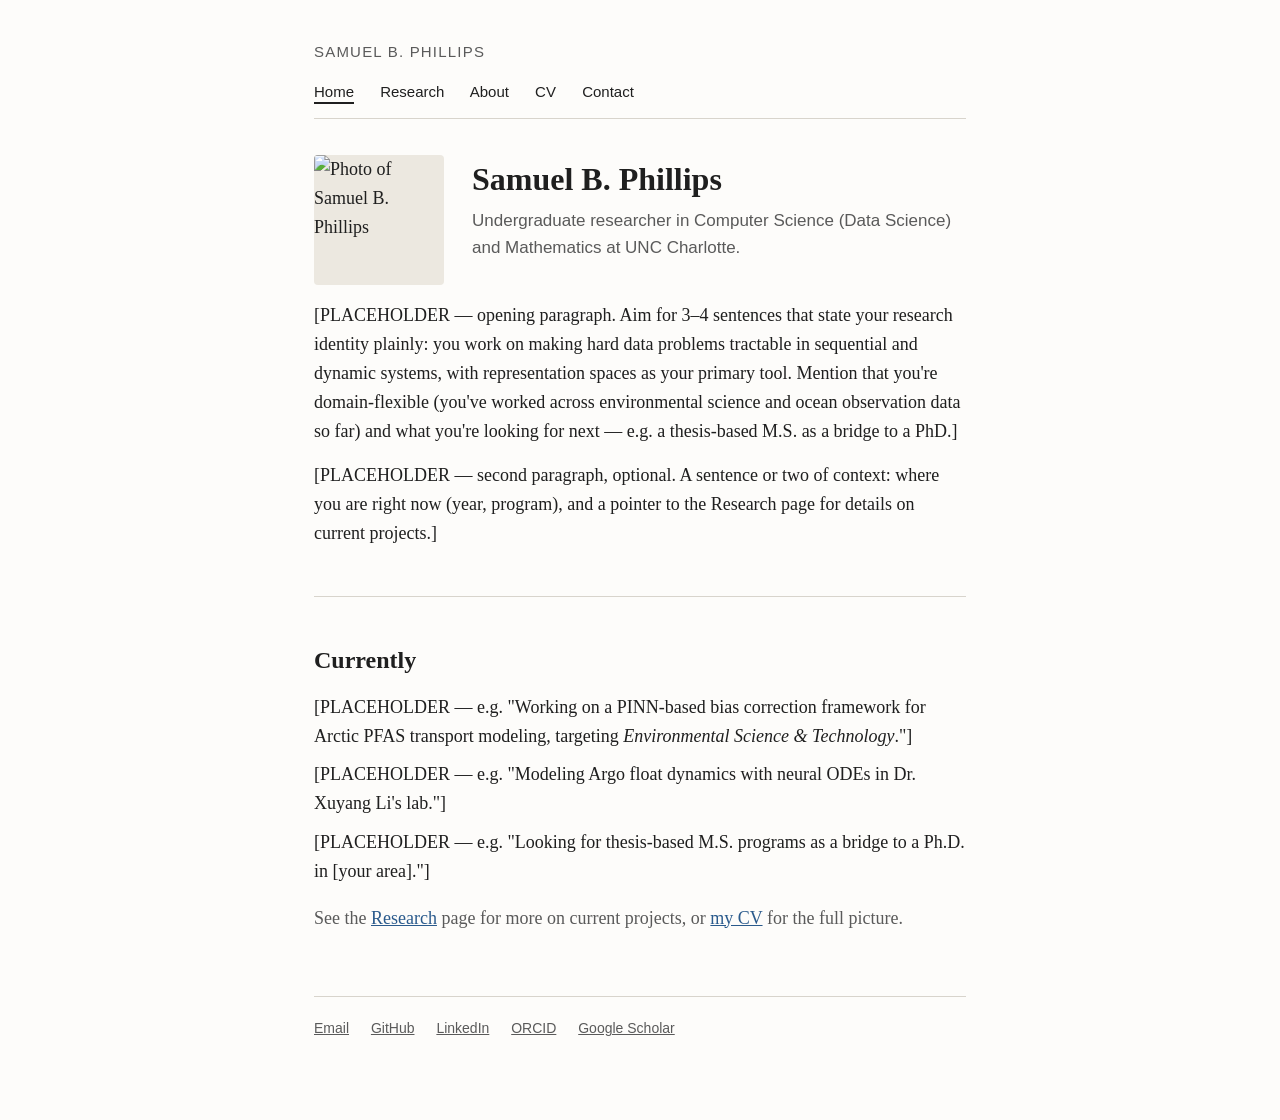
==== index.html @ 0bec6685 "added about, contact, cv, index, research tabs; scafold of the website designs, all files are placeh" ====
<!DOCTYPE html>
<html lang="en">
<head>
  <meta charset="utf-8">
  <meta name="viewport" content="width=device-width, initial-scale=1">
  <title>Samuel B. Phillips</title>
  <meta name="description" content="Samuel B. Phillips — undergraduate researcher in data science and mathematics.">
  <link rel="stylesheet" href="assets/style.css">
</head>
<body>
  <div class="wrap">
    <header class="site-header">
      <p class="site-title"><a href="index.html">Samuel B. Phillips</a></p>
      <nav class="site-nav">
        <a href="index.html" class="current">Home</a>
        <a href="research.html">Research</a>
        <a href="about.html">About</a>
        <a href="cv.html">CV</a>
        <a href="contact.html">Contact</a>
      </nav>
    </header>

    <main>
      <div class="intro">
        <img class="intro-photo" src="assets/photo.jpg" alt="Photo of Samuel B. Phillips">
        <div class="intro-text">
          <h1>Samuel B. Phillips</h1>
          <p class="tagline">
            Undergraduate researcher in Computer Science (Data Science) and Mathematics
            at UNC Charlotte.
          </p>
        </div>
      </div>

      <p>
        [PLACEHOLDER — opening paragraph. Aim for 3–4 sentences that state your research
        identity plainly: you work on making hard data problems tractable in sequential
        and dynamic systems, with representation spaces as your primary tool. Mention that
        you're domain-flexible (you've worked across environmental science and ocean
        observation data so far) and what you're looking for next — e.g. a thesis-based
        M.S. as a bridge to a PhD.]
      </p>

      <p>
        [PLACEHOLDER — second paragraph, optional. A sentence or two of context: where
        you are right now (year, program), and a pointer to the Research page for details
        on current projects.]
      </p>

      <hr class="divider">

      <h2>Currently</h2>
      <ul class="plain">
        <li>[PLACEHOLDER — e.g. "Working on a PINN-based bias correction framework for
          Arctic PFAS transport modeling, targeting <em>Environmental Science &amp;
          Technology</em>."]</li>
        <li>[PLACEHOLDER — e.g. "Modeling Argo float dynamics with neural ODEs in
          Dr. Xuyang Li's lab."]</li>
        <li>[PLACEHOLDER — e.g. "Looking for thesis-based M.S. programs as a bridge to a
          Ph.D. in [your area]."]</li>
      </ul>

      <p class="muted">
        See the <a href="research.html">Research</a> page for more on current projects,
        or <a href="cv.html">my CV</a> for the full picture.
      </p>
    </main>

    <footer>
      <a href="mailto:YOUR_EMAIL@example.com">Email</a>
      <a href="https://github.com/SamuelPhillips-ML" target="_blank" rel="noopener">GitHub</a>
      <a href="https://www.linkedin.com/in/YOUR_LINKEDIN" target="_blank" rel="noopener">LinkedIn</a>
      <a href="https://orcid.org/YOUR_ORCID" target="_blank" rel="noopener">ORCID</a>
      <a href="https://scholar.google.com/citations?user=YOUR_ID" target="_blank" rel="noopener">Google Scholar</a>
    </footer>
  </div>
</body>
</html>
---- assets/style.css ----
/* ============================================
   Samuel B. Phillips — academic site
   Plain, text-first styling. No frameworks.
   ============================================ */

:root {
  --text: #1f1f1f;
  --muted: #5a5a5a;
  --link: #2a5a8c;
  --link-visited: #5a3f7c;
  --rule: #d8d4cc;
  --bg: #fdfcfa;
  --max-width: 700px;
  --serif: "Iowan Old Style", "Palatino Linotype", Palatino, Georgia, "Times New Roman", serif;
  --sans: -apple-system, "Segoe UI", Helvetica, Arial, sans-serif;
}

* {
  box-sizing: border-box;
}

html {
  -webkit-text-size-adjust: 100%;
}

body {
  margin: 0;
  padding: 0;
  background: var(--bg);
  color: var(--text);
  font-family: var(--serif);
  font-size: 18px;
  line-height: 1.6;
}

.wrap {
  max-width: var(--max-width);
  margin: 0 auto;
  padding: 0 24px 80px;
}

/* ---------- Header / nav ---------- */

header.site-header {
  padding: 40px 0 0;
}

.site-title {
  font-family: var(--sans);
  font-size: 15px;
  letter-spacing: 0.08em;
  text-transform: uppercase;
  color: var(--muted);
  margin: 0 0 16px;
}

.site-title a {
  color: var(--muted);
  text-decoration: none;
}

nav.site-nav {
  font-family: var(--sans);
  font-size: 15px;
  border-bottom: 1px solid var(--rule);
  padding-bottom: 14px;
  margin-bottom: 36px;
}

nav.site-nav a {
  color: var(--text);
  text-decoration: none;
  margin-right: 22px;
}

nav.site-nav a:hover {
  color: var(--link);
}

nav.site-nav a.current {
  border-bottom: 2px solid var(--text);
  padding-bottom: 2px;
}

/* ---------- Typography ---------- */

h1, h2, h3 {
  font-family: var(--serif);
  font-weight: 600;
  line-height: 1.25;
}

h1 {
  font-size: 32px;
  margin: 0 0 8px;
}

h2 {
  font-size: 24px;
  margin: 48px 0 12px;
}

h3 {
  font-size: 19px;
  margin: 28px 0 6px;
}

p {
  margin: 0 0 16px;
}

a {
  color: var(--link);
}

a:visited {
  color: var(--link-visited);
}

.muted {
  color: var(--muted);
}

.tagline {
  font-family: var(--sans);
  font-size: 17px;
  color: var(--muted);
  margin: 0 0 32px;
}

hr.divider {
  border: none;
  border-top: 1px solid var(--rule);
  margin: 48px 0;
}

/* ---------- Home page intro layout ---------- */

.intro {
  display: flex;
  gap: 28px;
  align-items: flex-start;
  margin-bottom: 8px;
}

.intro-photo {
  width: 130px;
  height: 130px;
  border-radius: 4px;
  object-fit: cover;
  flex-shrink: 0;
  background: #ece8e0;
}

.intro-text h1 {
  margin-top: 4px;
}

@media (max-width: 540px) {
  .intro {
    flex-direction: column;
  }
  .intro-photo {
    width: 100px;
    height: 100px;
  }
}

/* ---------- Project / entry blocks ---------- */

.entry {
  margin-bottom: 36px;
}

.entry h3 {
  margin-bottom: 4px;
}

.entry .meta {
  font-family: var(--sans);
  font-size: 14px;
  color: var(--muted);
  margin-bottom: 8px;
}

.entry .status {
  display: inline-block;
  font-family: var(--sans);
  font-size: 12px;
  letter-spacing: 0.04em;
  text-transform: uppercase;
  color: var(--muted);
  border: 1px solid var(--rule);
  border-radius: 3px;
  padding: 2px 8px;
  margin-top: 4px;
}

.entry .links {
  font-family: var(--sans);
  font-size: 14px;
  margin-top: 8px;
}

.entry .links a {
  margin-right: 16px;
}

/* ---------- Lists ---------- */

ul.plain {
  padding-left: 0;
  list-style: none;
}

ul.plain li {
  margin-bottom: 10px;
}

/* ---------- Footer ---------- */

footer {
  margin-top: 64px;
  padding-top: 20px;
  border-top: 1px solid var(--rule);
  font-family: var(--sans);
  font-size: 14px;
  color: var(--muted);
}

footer a {
  color: var(--muted);
  margin-right: 18px;
}

footer a:hover {
  color: var(--link);
}

/* ---------- Accessibility ---------- */

a:focus,
nav.site-nav a:focus {
  outline: 2px solid var(--link);
  outline-offset: 2px;
}

@media (prefers-reduced-motion: reduce) {
  * {
    transition: none !important;
  }
}
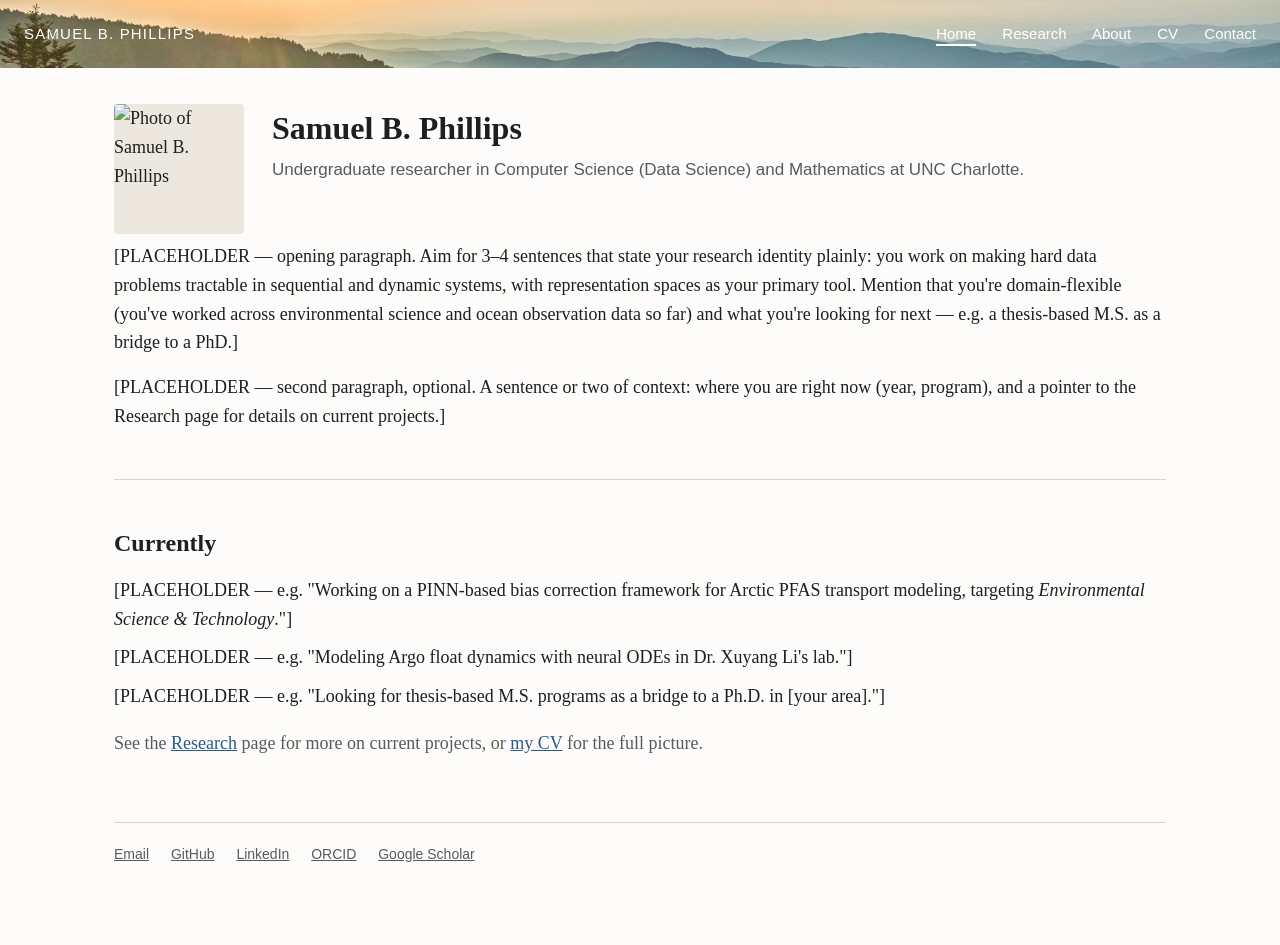
==== commit af9ca4a7: "fixed width, and added a navbar background image of Linville" ====
--- a/index.html
+++ b/index.html
@@ -8,18 +8,18 @@
   <link rel="stylesheet" href="assets/style.css">
 </head>
 <body>
+  <header class="site-banner">
+    <p class="site-title"><a href="index.html">Samuel B. Phillips</a></p>
+    <nav class="site-nav">
+      <a href="index.html" class="current">Home</a>
+      <a href="research.html">Research</a>
+      <a href="about.html">About</a>
+      <a href="cv.html">CV</a>
+      <a href="contact.html">Contact</a>
+    </nav>
+  </header>
+
   <div class="wrap">
-    <header class="site-header">
-      <p class="site-title"><a href="index.html">Samuel B. Phillips</a></p>
-      <nav class="site-nav">
-        <a href="index.html" class="current">Home</a>
-        <a href="research.html">Research</a>
-        <a href="about.html">About</a>
-        <a href="cv.html">CV</a>
-        <a href="contact.html">Contact</a>
-      </nav>
-    </header>
-
     <main>
       <div class="intro">
         <img class="intro-photo" src="assets/photo.jpg" alt="Photo of Samuel B. Phillips">
@@ -68,7 +68,7 @@
 
     <footer>
       <a href="mailto:YOUR_EMAIL@example.com">Email</a>
-      <a href="https://github.com/SamuelPhillips-ML" target="_blank" rel="noopener">GitHub</a>
+      <a href="https://github.com/samphillips-ml" target="_blank" rel="noopener">GitHub</a>
       <a href="https://www.linkedin.com/in/YOUR_LINKEDIN" target="_blank" rel="noopener">LinkedIn</a>
       <a href="https://orcid.org/YOUR_ORCID" target="_blank" rel="noopener">ORCID</a>
       <a href="https://scholar.google.com/citations?user=YOUR_ID" target="_blank" rel="noopener">Google Scholar</a>
--- a/assets/style.css
+++ b/assets/style.css
@@ -10,7 +10,7 @@
   --link-visited: #5a3f7c;
   --rule: #d8d4cc;
   --bg: #fdfcfa;
-  --max-width: 700px;
+  --max-width: 1100px;
   --serif: "Iowan Old Style", "Palatino Linotype", Palatino, Georgia, "Times New Roman", serif;
   --sans: -apple-system, "Segoe UI", Helvetica, Arial, sans-serif;
 }
@@ -39,10 +39,19 @@
   padding: 0 24px 80px;
 }
 
-/* ---------- Header / nav ---------- */
-
-header.site-header {
-  padding: 40px 0 0;
+/* ---------- Header / nav banner ---------- */
+
+.site-banner {
+  display: flex;
+  flex-wrap: wrap;
+  justify-content: space-between;
+  align-items: center;
+  gap: 12px;
+  padding: 22px 24px;
+  margin-bottom: 36px;
+  background-image: url('navbar_background.png');
+  background-size: cover;
+  background-position: center;
 }
 
 .site-title {
@@ -50,36 +59,45 @@
   font-size: 15px;
   letter-spacing: 0.08em;
   text-transform: uppercase;
-  color: var(--muted);
-  margin: 0 0 16px;
-}
-
-.site-title a {
-  color: var(--muted);
+  color: #fff;
+  margin: 0;
+}
+
+.site-title a,
+.site-title a:visited {
+  color: #fff;
   text-decoration: none;
 }
 
 nav.site-nav {
   font-family: var(--sans);
   font-size: 15px;
-  border-bottom: 1px solid var(--rule);
-  padding-bottom: 14px;
-  margin-bottom: 36px;
 }
 
 nav.site-nav a {
-  color: var(--text);
+  color: #fff;
   text-decoration: none;
   margin-right: 22px;
 }
 
+nav.site-nav a:last-child {
+  margin-right: 0;
+}
+
 nav.site-nav a:hover {
-  color: var(--link);
+  color: #d8d4cc;
 }
 
 nav.site-nav a.current {
-  border-bottom: 2px solid var(--text);
+  border-bottom: 2px solid #fff;
   padding-bottom: 2px;
+}
+
+@media (max-width: 540px) {
+  .site-banner {
+    flex-direction: column;
+    align-items: flex-start;
+  }
 }
 
 /* ---------- Typography ---------- */
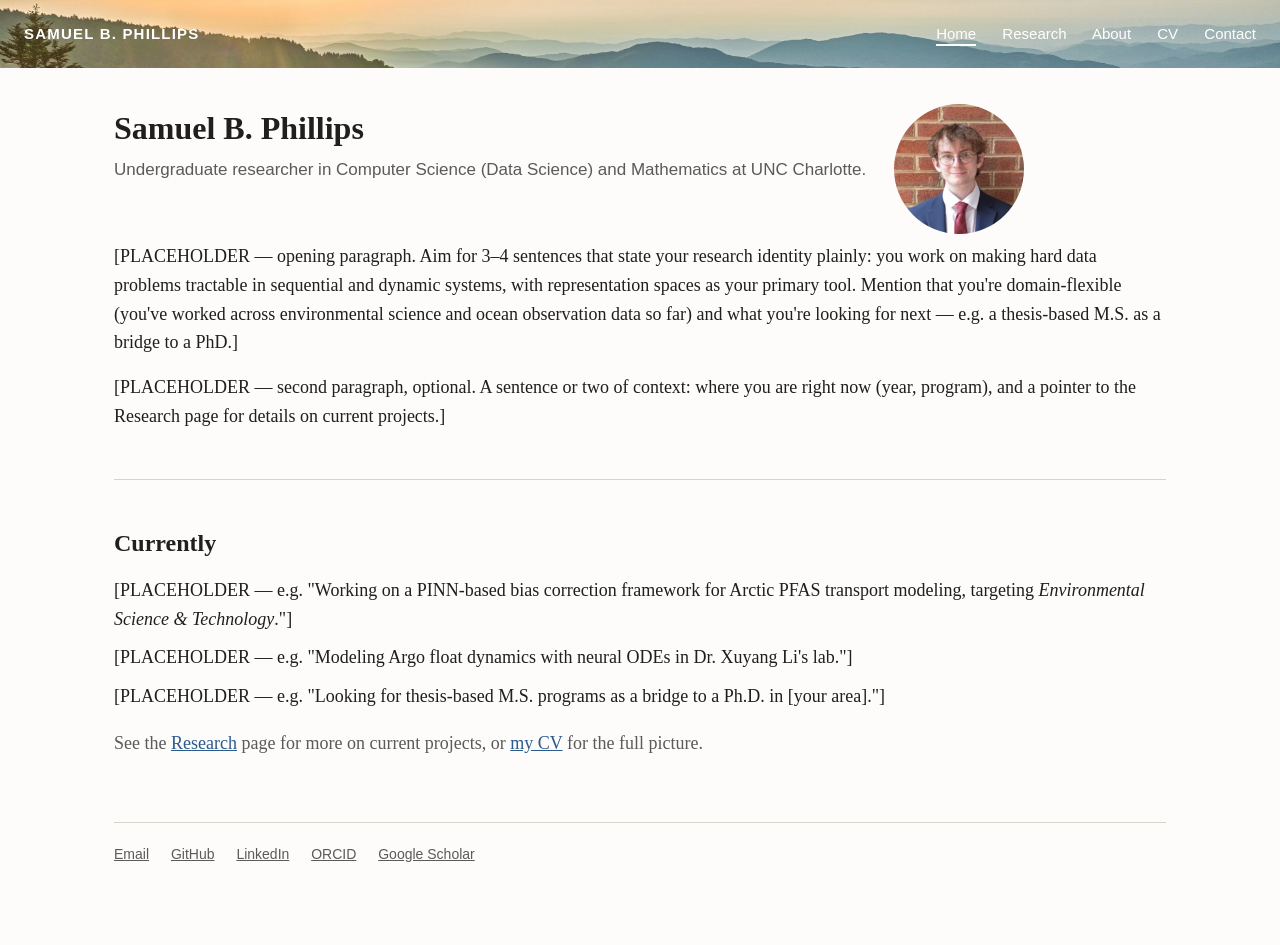
==== commit f8411c65: "fininshed v1 of the research page; next is making links to more indepth parts of those projects" ====
--- a/index.html
+++ b/index.html
@@ -3,7 +3,7 @@
 <head>
   <meta charset="utf-8">
   <meta name="viewport" content="width=device-width, initial-scale=1">
-  <title>Samuel B. Phillips</title>
+  <title>Samuel Benjamin Phillips</title>
   <meta name="description" content="Samuel B. Phillips — undergraduate researcher in data science and mathematics.">
   <link rel="stylesheet" href="assets/style.css">
 </head>
@@ -22,7 +22,6 @@
   <div class="wrap">
     <main>
       <div class="intro">
-        <img class="intro-photo" src="assets/photo.jpg" alt="Photo of Samuel B. Phillips">
         <div class="intro-text">
           <h1>Samuel B. Phillips</h1>
           <p class="tagline">
@@ -30,6 +29,7 @@
             at UNC Charlotte.
           </p>
         </div>
+        <img class="intro-photo" src="assets/index_headshot.png" alt="Photo of Samuel Benjamin Phillips">
       </div>
 
       <p>
--- a/assets/style.css
+++ b/assets/style.css
@@ -1,7 +1,3 @@
-/* ============================================
-   Samuel B. Phillips — academic site
-   Plain, text-first styling. No frameworks.
-   ============================================ */
 
 :root {
   --text: #1f1f1f;
@@ -39,7 +35,6 @@
   padding: 0 24px 80px;
 }
 
-/* ---------- Header / nav banner ---------- */
 
 .site-banner {
   display: flex;
@@ -57,6 +52,7 @@
 .site-title {
   font-family: var(--sans);
   font-size: 15px;
+  font-weight: bold;
   letter-spacing: 0.08em;
   text-transform: uppercase;
   color: #fff;
@@ -100,7 +96,6 @@
   }
 }
 
-/* ---------- Typography ---------- */
 
 h1, h2, h3 {
   font-family: var(--serif);
@@ -152,7 +147,6 @@
   margin: 48px 0;
 }
 
-/* ---------- Home page intro layout ---------- */
 
 .intro {
   display: flex;
@@ -164,7 +158,7 @@
 .intro-photo {
   width: 130px;
   height: 130px;
-  border-radius: 4px;
+  border-radius: 50%;
   object-fit: cover;
   flex-shrink: 0;
   background: #ece8e0;
@@ -184,7 +178,6 @@
   }
 }
 
-/* ---------- Project / entry blocks ---------- */
 
 .entry {
   margin-bottom: 36px;
@@ -224,7 +217,6 @@
   margin-right: 16px;
 }
 
-/* ---------- Lists ---------- */
 
 ul.plain {
   padding-left: 0;
@@ -235,7 +227,6 @@
   margin-bottom: 10px;
 }
 
-/* ---------- Footer ---------- */
 
 footer {
   margin-top: 64px;
@@ -255,7 +246,6 @@
   color: var(--link);
 }
 
-/* ---------- Accessibility ---------- */
 
 a:focus,
 nav.site-nav a:focus {
@@ -268,3 +258,22 @@
     transition: none !important;
   }
 }
+ul.phases {
+  list-style: none;
+  padding-left: 0;
+  margin: 12px 0 4px;
+}
+
+ul.phases li {
+  margin-bottom: 12px;
+  padding-left: 18px;
+  border-left: 2px solid var(--rule);
+}
+
+ul.phases li strong {
+  font-family: var(--sans);
+  font-size: 14px;
+  font-weight: 600;
+  display: block;
+  margin-bottom: 2px;
+}
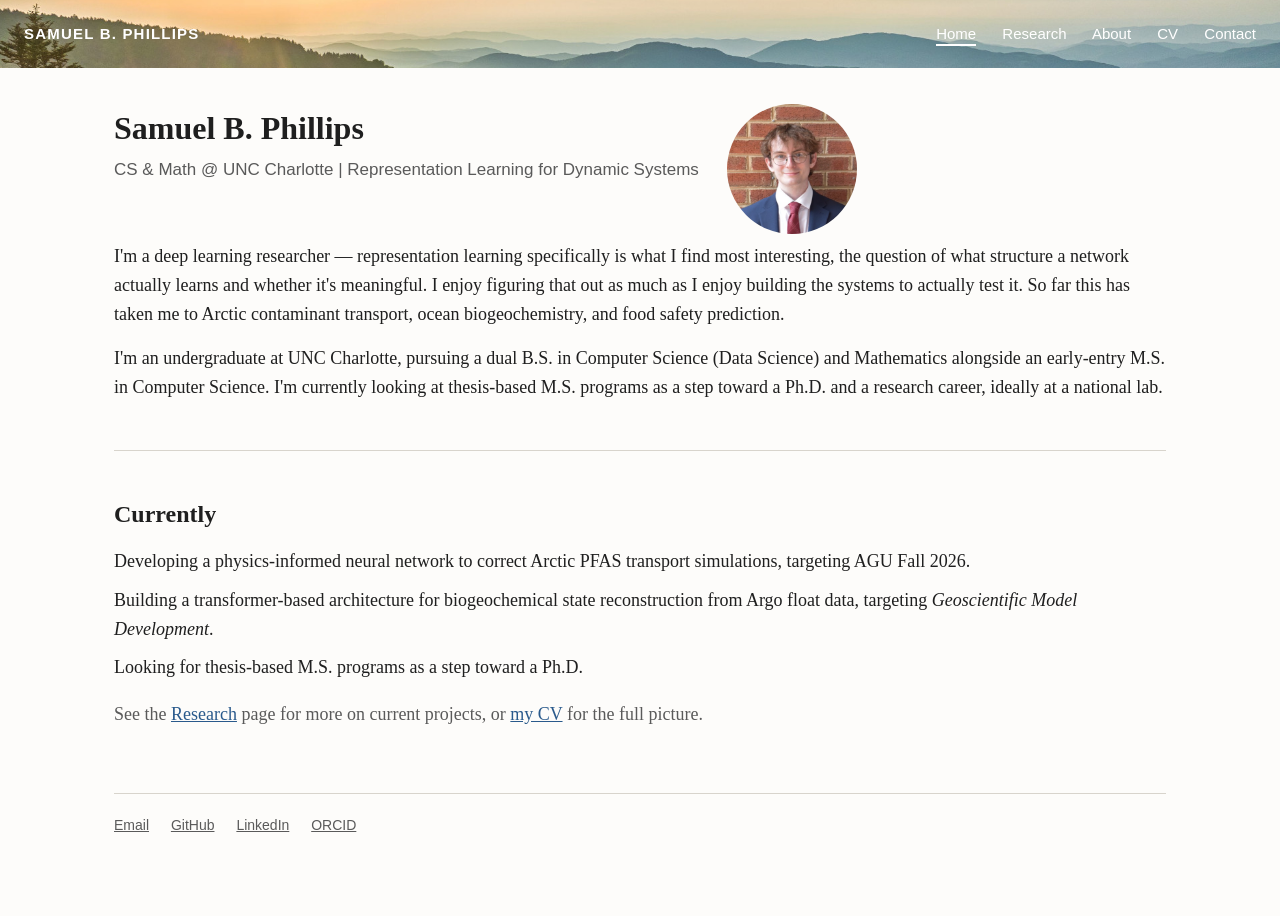
==== commit 42b28350: "replaced placeholders on homepage" ====
--- a/index.html
+++ b/index.html
@@ -1,78 +1,69 @@
 <!DOCTYPE html>
 <html lang="en">
 <head>
-  <meta charset="utf-8">
-  <meta name="viewport" content="width=device-width, initial-scale=1">
-  <title>Samuel Benjamin Phillips</title>
-  <meta name="description" content="Samuel B. Phillips — undergraduate researcher in data science and mathematics.">
-  <link rel="stylesheet" href="assets/style.css">
+<meta charset="utf-8">
+<meta name="viewport" content="width=device-width, initial-scale=1">
+<title>Samuel Benjamin Phillips</title>
+<meta name="description" content="Samuel B. Phillips — undergraduate researcher in data science and mathematics.">
+<link rel="stylesheet" href="assets/style.css">
 </head>
 <body>
-  <header class="site-banner">
-    <p class="site-title"><a href="index.html">Samuel B. Phillips</a></p>
-    <nav class="site-nav">
-      <a href="index.html" class="current">Home</a>
-      <a href="research.html">Research</a>
-      <a href="about.html">About</a>
-      <a href="cv.html">CV</a>
-      <a href="contact.html">Contact</a>
-    </nav>
-  </header>
-
-  <div class="wrap">
-    <main>
-      <div class="intro">
-        <div class="intro-text">
-          <h1>Samuel B. Phillips</h1>
-          <p class="tagline">
-            Undergraduate researcher in Computer Science (Data Science) and Mathematics
-            at UNC Charlotte.
-          </p>
-        </div>
-        <img class="intro-photo" src="assets/index_headshot.png" alt="Photo of Samuel Benjamin Phillips">
-      </div>
-
-      <p>
-        [PLACEHOLDER — opening paragraph. Aim for 3–4 sentences that state your research
-        identity plainly: you work on making hard data problems tractable in sequential
-        and dynamic systems, with representation spaces as your primary tool. Mention that
-        you're domain-flexible (you've worked across environmental science and ocean
-        observation data so far) and what you're looking for next — e.g. a thesis-based
-        M.S. as a bridge to a PhD.]
-      </p>
-
-      <p>
-        [PLACEHOLDER — second paragraph, optional. A sentence or two of context: where
-        you are right now (year, program), and a pointer to the Research page for details
-        on current projects.]
-      </p>
-
-      <hr class="divider">
-
-      <h2>Currently</h2>
-      <ul class="plain">
-        <li>[PLACEHOLDER — e.g. "Working on a PINN-based bias correction framework for
-          Arctic PFAS transport modeling, targeting <em>Environmental Science &amp;
-          Technology</em>."]</li>
-        <li>[PLACEHOLDER — e.g. "Modeling Argo float dynamics with neural ODEs in
-          Dr. Xuyang Li's lab."]</li>
-        <li>[PLACEHOLDER — e.g. "Looking for thesis-based M.S. programs as a bridge to a
-          Ph.D. in [your area]."]</li>
-      </ul>
-
-      <p class="muted">
+<header class="site-banner">
+<p class="site-title"><a href="index.html">Samuel B. Phillips</a></p>
+<nav class="site-nav">
+<a href="index.html" class="current">Home</a>
+<a href="research.html">Research</a>
+<a href="about.html">About</a>
+<a href="cv.html">CV</a>
+<a href="contact.html">Contact</a>
+</nav>
+</header>
+<div class="wrap">
+<main>
+<div class="intro">
+<div class="intro-text">
+<h1>Samuel B. Phillips</h1>
+<p class="tagline">
+            CS &amp; Math @ UNC Charlotte | Representation Learning for Dynamic Systems
+</p>
+</div>
+<img class="intro-photo" src="assets/index_headshot.png" alt="Photo of Samuel Benjamin Phillips">
+</div>
+<p>
+        I'm a deep learning researcher &mdash; representation learning specifically is
+        what I find most interesting, the question of what structure a network
+        actually learns and whether it's meaningful. I enjoy figuring that out as
+        much as I enjoy building the systems to actually test it. So far this has
+        taken me to Arctic contaminant transport, ocean biogeochemistry, and food
+        safety prediction.
+</p>
+<p>
+        I'm an undergraduate at UNC Charlotte, pursuing a dual B.S. in Computer
+        Science (Data Science) and Mathematics alongside an early-entry M.S. in
+        Computer Science. I'm currently looking at thesis-based M.S. programs as a
+        step toward a Ph.D. and a research career, ideally at a national lab.
+</p>
+<hr class="divider">
+<h2>Currently</h2>
+<ul class="plain">
+<li>Developing a physics-informed neural network to correct Arctic PFAS
+          transport simulations, targeting AGU Fall 2026.</li>
+<li>Building a transformer-based architecture for biogeochemical state
+          reconstruction from Argo float data, targeting <em>Geoscientific Model
+          Development</em>.</li>
+<li>Looking for thesis-based M.S. programs as a step toward a Ph.D.</li>
+</ul>
+<p class="muted">
         See the <a href="research.html">Research</a> page for more on current projects,
         or <a href="cv.html">my CV</a> for the full picture.
-      </p>
-    </main>
-
-    <footer>
-      <a href="mailto:YOUR_EMAIL@example.com">Email</a>
-      <a href="https://github.com/samphillips-ml" target="_blank" rel="noopener">GitHub</a>
-      <a href="https://www.linkedin.com/in/YOUR_LINKEDIN" target="_blank" rel="noopener">LinkedIn</a>
-      <a href="https://orcid.org/YOUR_ORCID" target="_blank" rel="noopener">ORCID</a>
-      <a href="https://scholar.google.com/citations?user=YOUR_ID" target="_blank" rel="noopener">Google Scholar</a>
-    </footer>
-  </div>
+</p>
+</main>
+<footer>
+<a href="mailto:sphill86@uncc.edu">Email</a>
+<a href="https://github.com/samphillips-ml" target="_blank" rel="noopener">GitHub</a>
+<a href="https://www.linkedin.com/in/sam-phillips1625/" target="_blank" rel="noopener">LinkedIn</a>
+<a href="https://orcid.org/0009-0002-5877-5979" target="_blank" rel="noopener">ORCID</a>
+</footer>
+</div>
 </body>
-</html>
+</html>
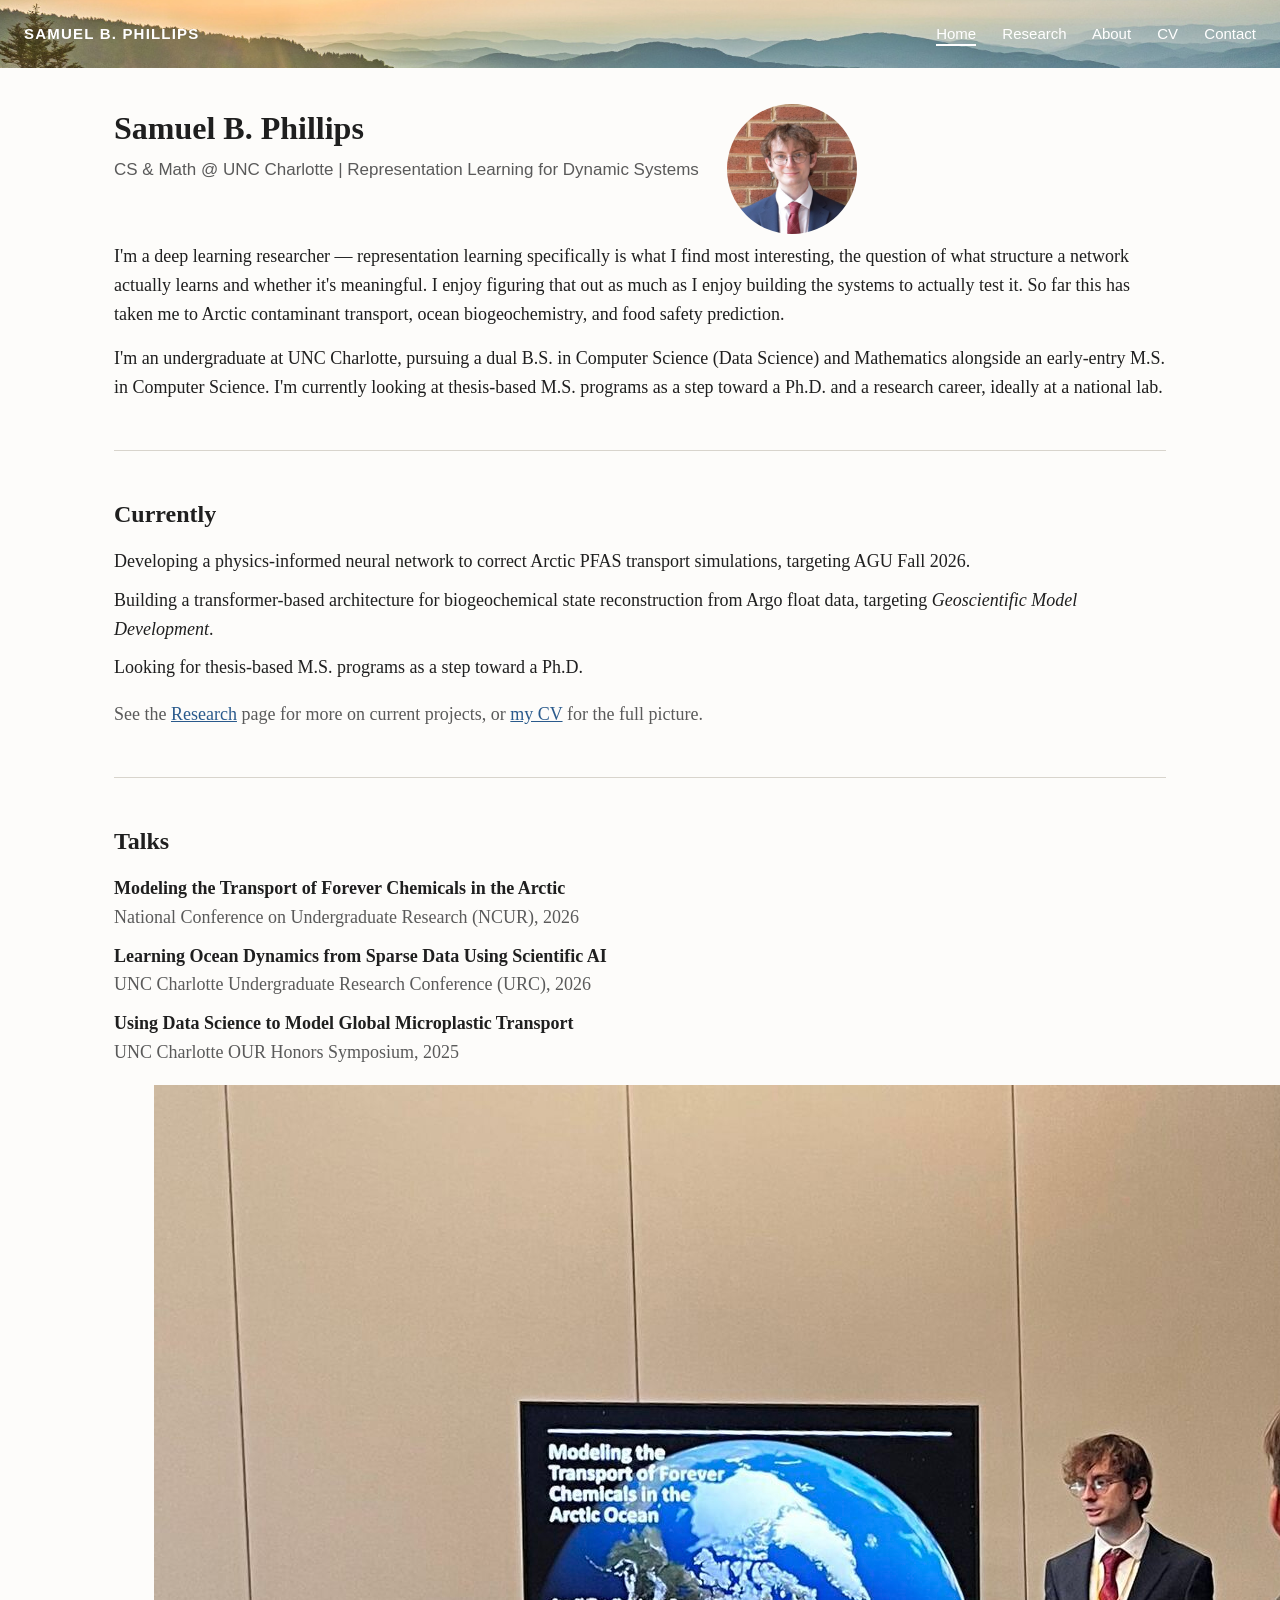
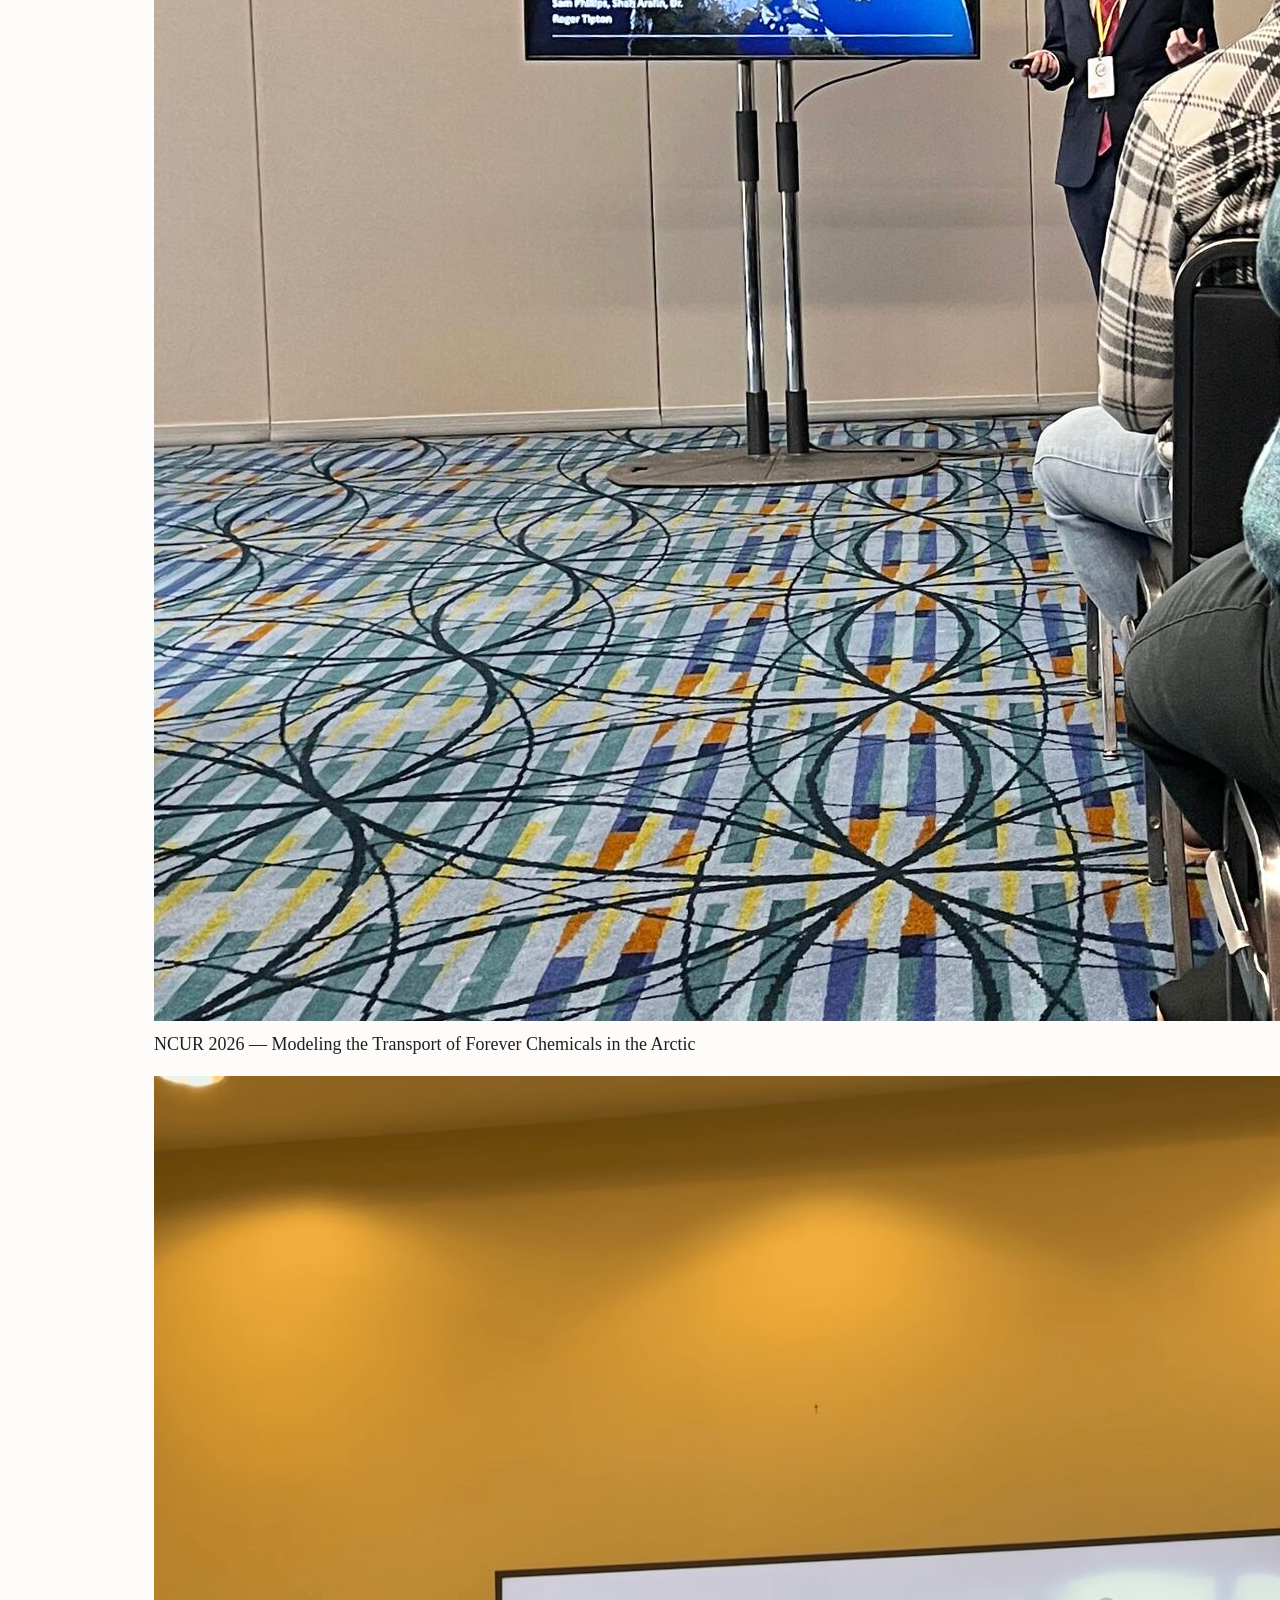
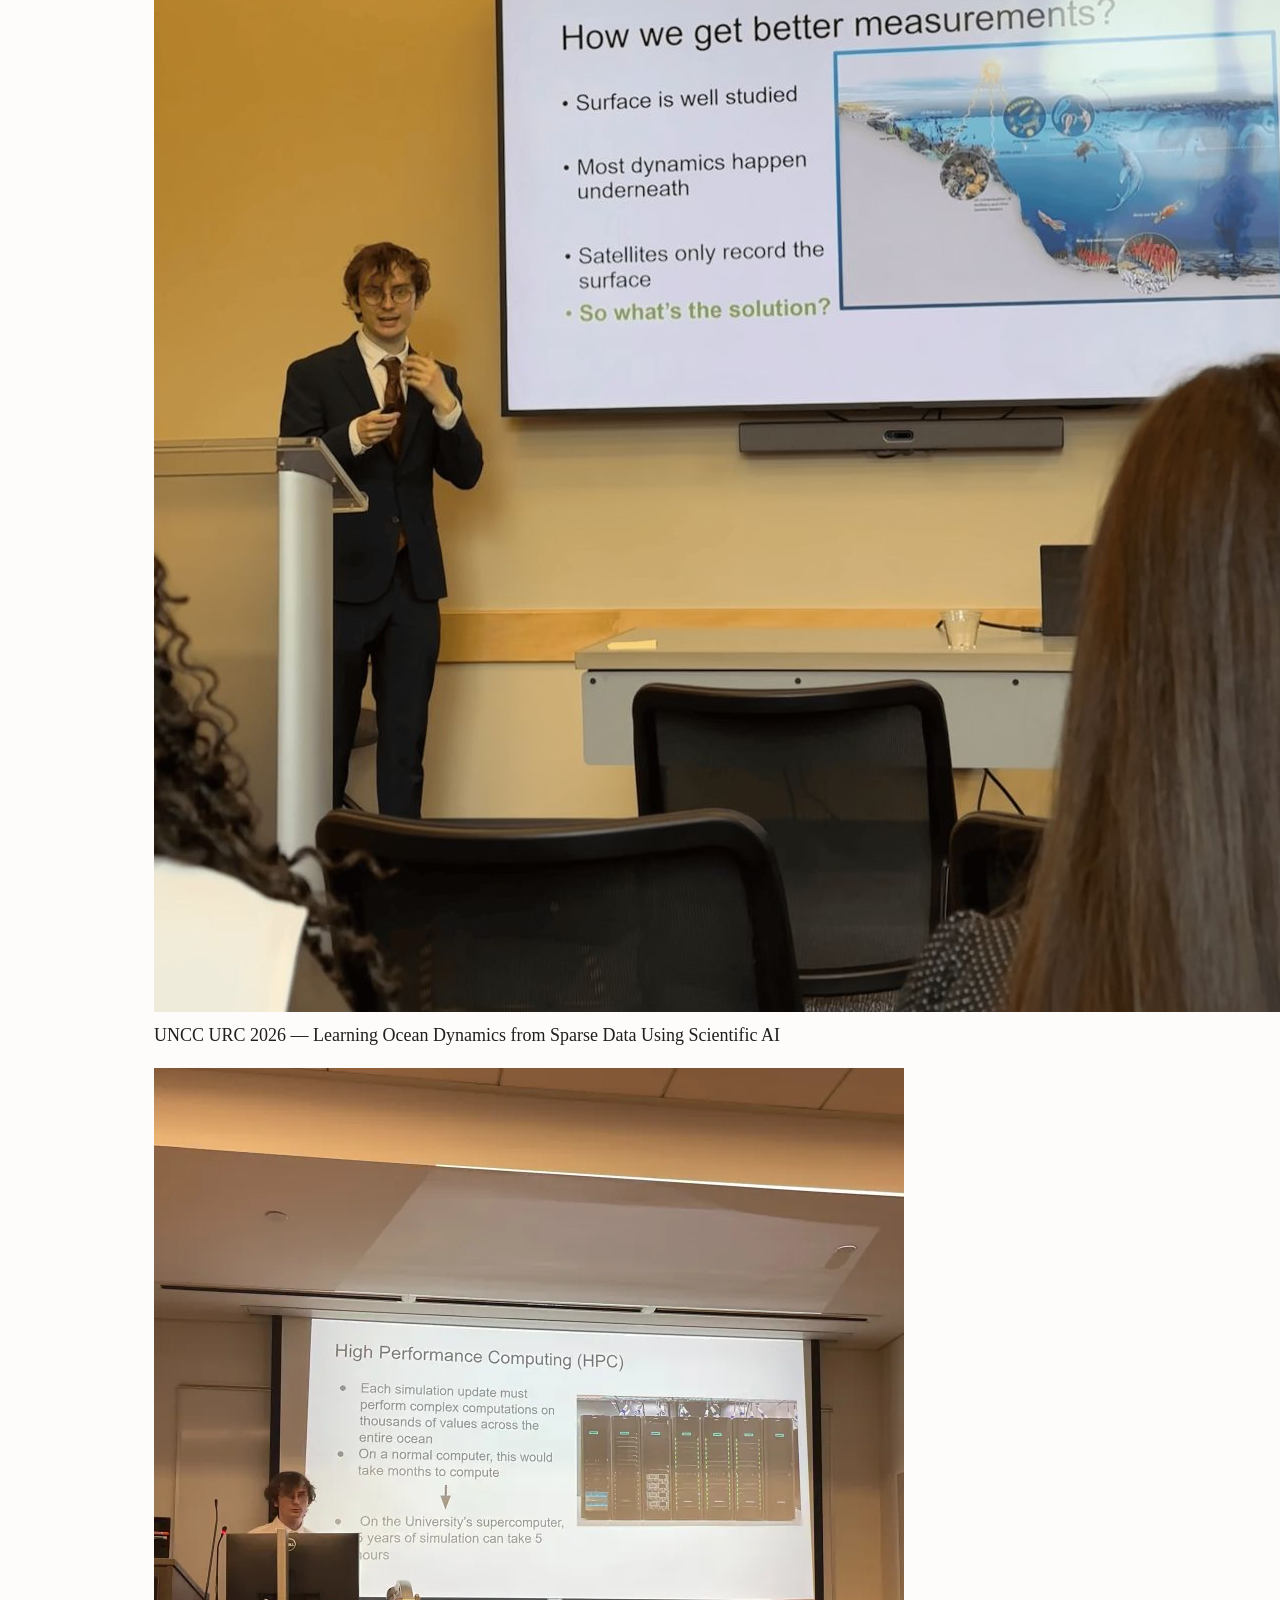
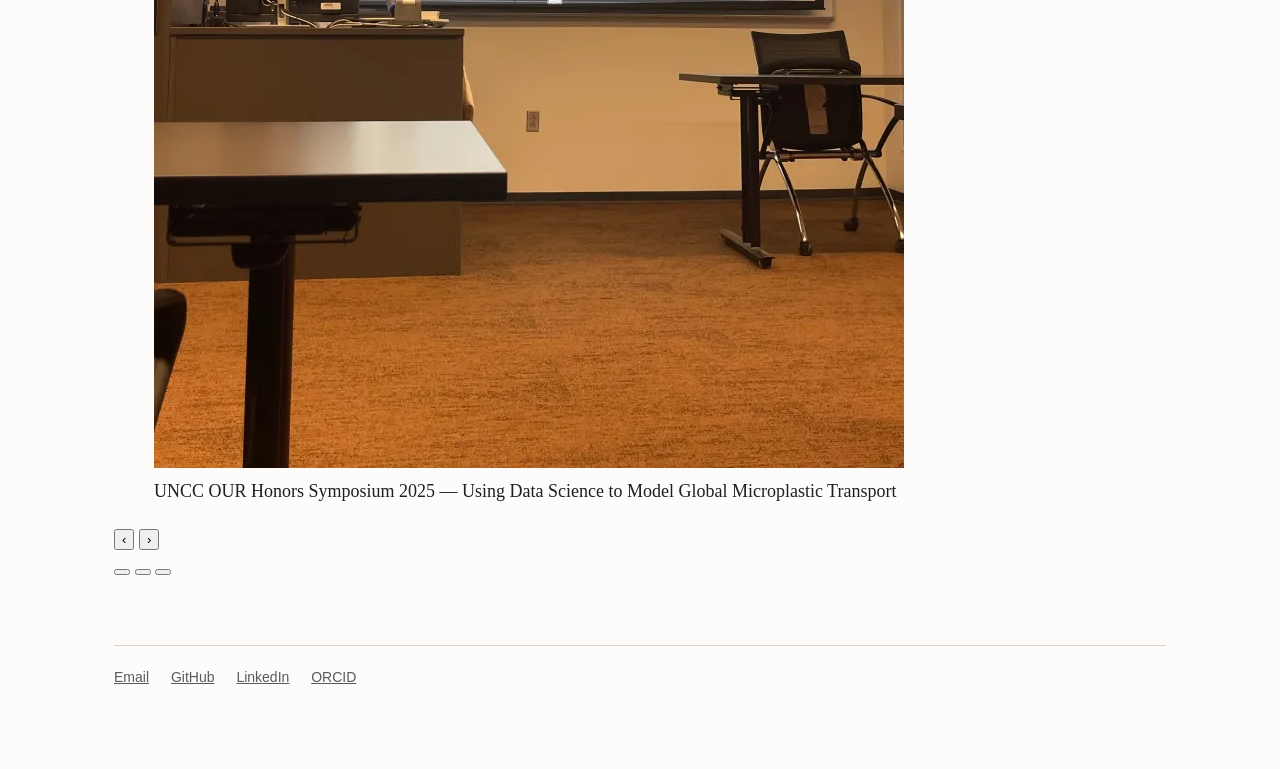
==== commit 98761bec: "added a carousel for my talks I've given" ====
--- a/index.html
+++ b/index.html
@@ -57,6 +57,66 @@
         See the <a href="research.html">Research</a> page for more on current projects,
         or <a href="cv.html">my CV</a> for the full picture.
 </p>
+<hr class="divider">
+<h2>Talks</h2>
+<ul class="plain">
+<li><strong>Modeling the Transport of Forever Chemicals in the Arctic</strong><br>
+<span class="muted">National Conference on Undergraduate Research (NCUR), 2026</span></li>
+<li><strong>Learning Ocean Dynamics from Sparse Data Using Scientific AI</strong><br>
+<span class="muted">UNC Charlotte Undergraduate Research Conference (URC), 2026</span></li>
+<li><strong>Using Data Science to Model Global Microplastic Transport</strong><br>
+<span class="muted">UNC Charlotte OUR Honors Symposium, 2025</span></li>
+</ul>
+<div class="carousel" id="talks-carousel">
+<div class="carousel-track">
+<figure class="carousel-slide">
+<img src="assets/NCUR_2026_Talk.jpeg" alt="Presenting at NCUR 2026">
+<figcaption>NCUR 2026 &mdash; Modeling the Transport of Forever Chemicals in the Arctic</figcaption>
+</figure>
+<figure class="carousel-slide">
+<img src="assets/UNCC_URC26_talk.jpeg" alt="Presenting at UNCC URC 2026">
+<figcaption>UNCC URC 2026 &mdash; Learning Ocean Dynamics from Sparse Data Using Scientific AI</figcaption>
+</figure>
+<figure class="carousel-slide">
+<img src="assets/Honors_symposium25_talk.webp" alt="Presenting at the UNCC OUR Honors Symposium 2025">
+<figcaption>UNCC OUR Honors Symposium 2025 &mdash; Using Data Science to Model Global Microplastic Transport</figcaption>
+</figure>
+</div>
+<button class="carousel-btn prev" aria-label="Previous photo" type="button">&#8249;</button>
+<button class="carousel-btn next" aria-label="Next photo" type="button">&#8250;</button>
+<div class="carousel-dots" role="tablist" aria-label="Slide navigation">
+<button class="carousel-dot is-active" type="button" aria-label="Slide 1"></button>
+<button class="carousel-dot" type="button" aria-label="Slide 2"></button>
+<button class="carousel-dot" type="button" aria-label="Slide 3"></button>
+</div>
+</div>
+<script>
+(function () {
+  var carousel = document.getElementById('talks-carousel');
+  var track = carousel.querySelector('.carousel-track');
+  var slides = carousel.querySelectorAll('.carousel-slide');
+  var dots = carousel.querySelectorAll('.carousel-dot');
+  var index = 0;
+
+  function show(i) {
+    index = (i + slides.length) % slides.length;
+    track.style.transform = 'translateX(-' + (index * 100) + '%)';
+    dots.forEach(function (dot, di) {
+      dot.classList.toggle('is-active', di === index);
+    });
+  }
+
+  carousel.querySelector('.prev').addEventListener('click', function () {
+    show(index - 1);
+  });
+  carousel.querySelector('.next').addEventListener('click', function () {
+    show(index + 1);
+  });
+  dots.forEach(function (dot, di) {
+    dot.addEventListener('click', function () { show(di); });
+  });
+})();
+</script>
 </main>
 <footer>
 <a href="mailto:sphill86@uncc.edu">Email</a>
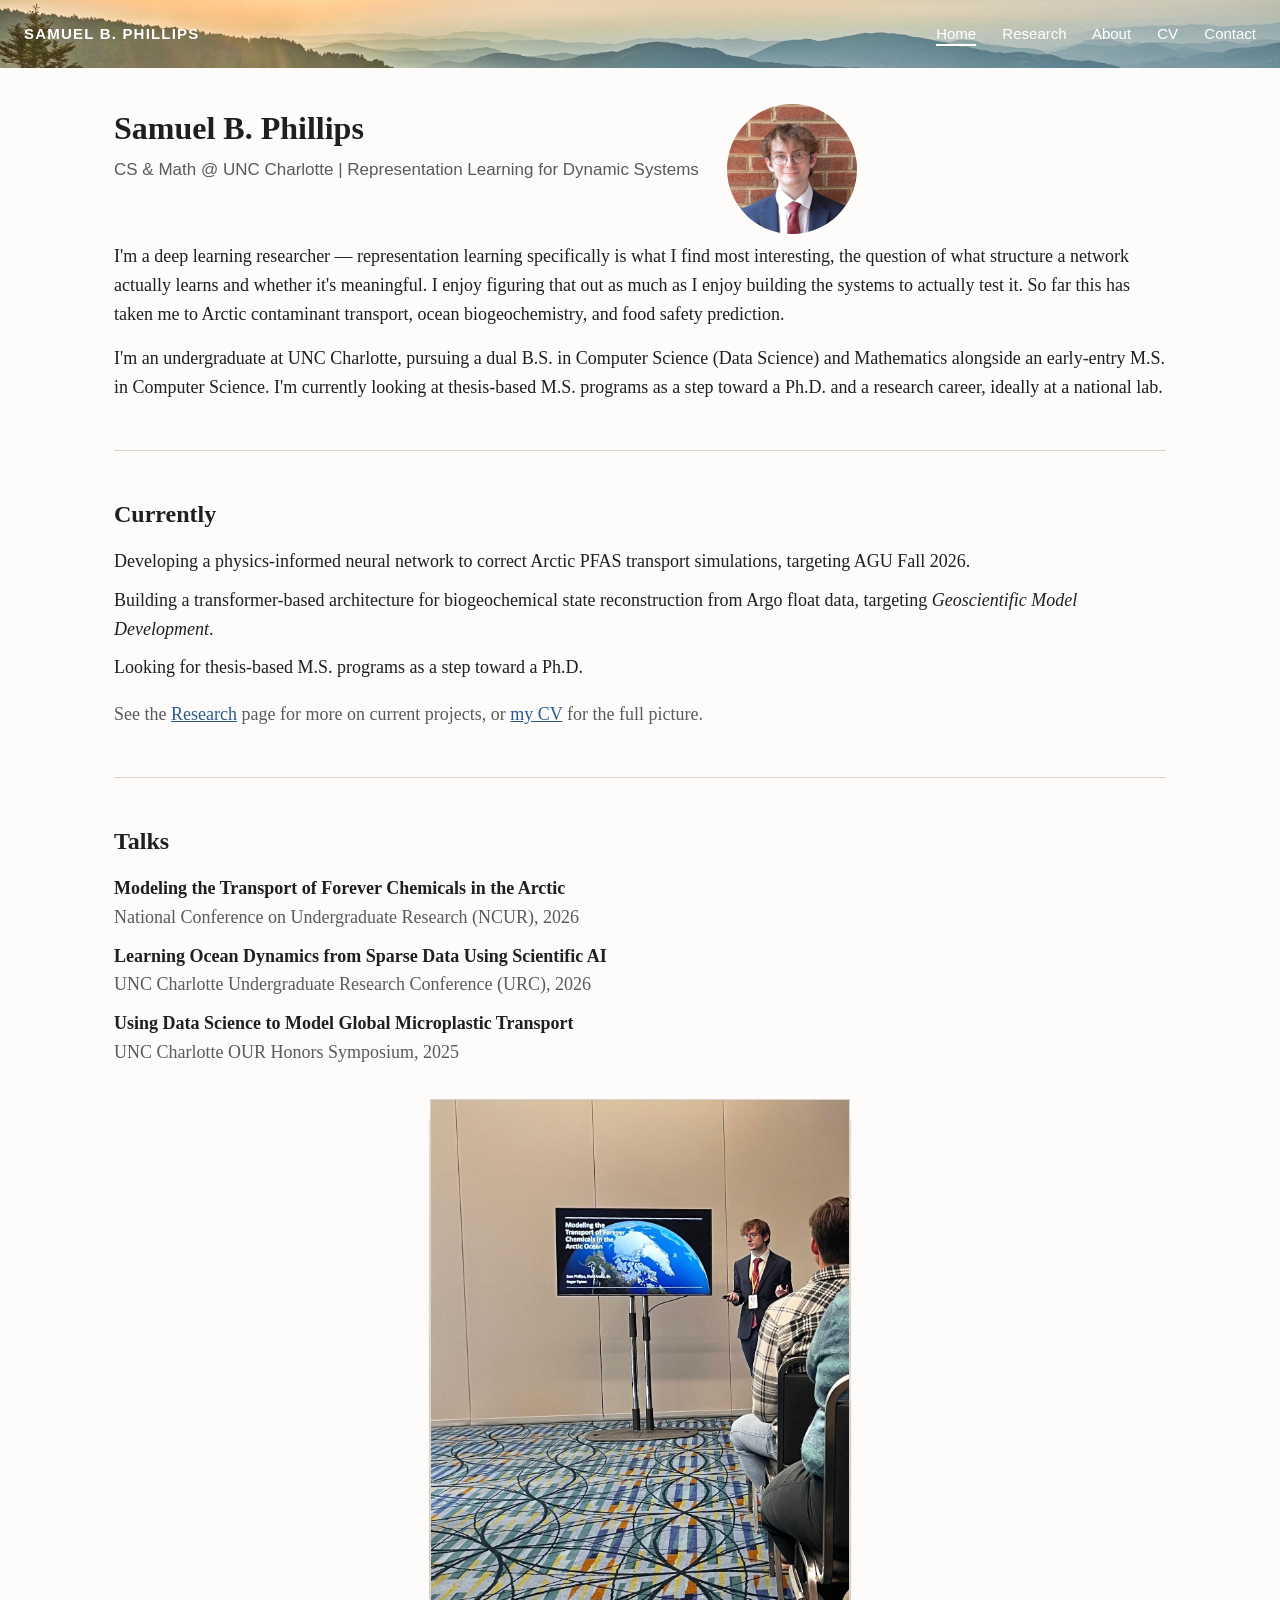
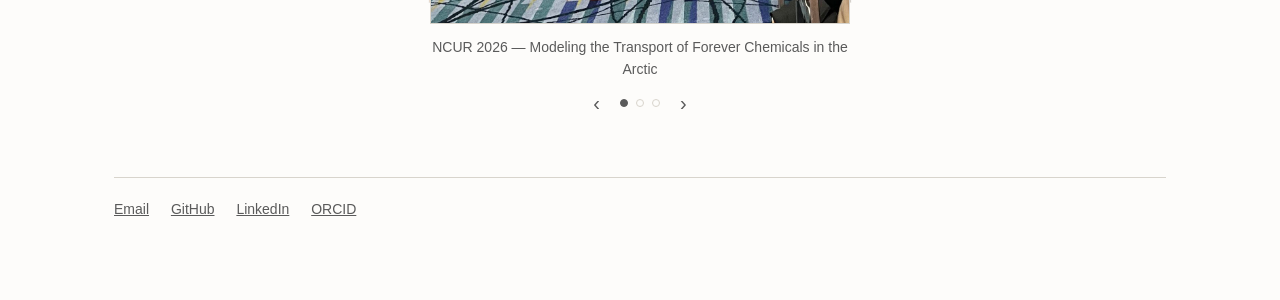
==== commit 68917266: "added CV" ====
--- a/index.html
+++ b/index.html
@@ -71,36 +71,52 @@
 <div class="carousel-track">
 <figure class="carousel-slide">
 <img src="assets/NCUR_2026_Talk.jpeg" alt="Presenting at NCUR 2026">
-<figcaption>NCUR 2026 &mdash; Modeling the Transport of Forever Chemicals in the Arctic</figcaption>
 </figure>
 <figure class="carousel-slide">
 <img src="assets/UNCC_URC26_talk.jpeg" alt="Presenting at UNCC URC 2026">
-<figcaption>UNCC URC 2026 &mdash; Learning Ocean Dynamics from Sparse Data Using Scientific AI</figcaption>
 </figure>
 <figure class="carousel-slide">
 <img src="assets/Honors_symposium25_talk.webp" alt="Presenting at the UNCC OUR Honors Symposium 2025">
-<figcaption>UNCC OUR Honors Symposium 2025 &mdash; Using Data Science to Model Global Microplastic Transport</figcaption>
 </figure>
 </div>
+<p class="carousel-caption">NCUR 2026 &mdash; Modeling the Transport of Forever Chemicals in the Arctic</p>
+<div class="carousel-controls">
 <button class="carousel-btn prev" aria-label="Previous photo" type="button">&#8249;</button>
-<button class="carousel-btn next" aria-label="Next photo" type="button">&#8250;</button>
 <div class="carousel-dots" role="tablist" aria-label="Slide navigation">
 <button class="carousel-dot is-active" type="button" aria-label="Slide 1"></button>
 <button class="carousel-dot" type="button" aria-label="Slide 2"></button>
 <button class="carousel-dot" type="button" aria-label="Slide 3"></button>
 </div>
+<button class="carousel-btn next" aria-label="Next photo" type="button">&#8250;</button>
+</div>
 </div>
 <script>
 (function () {
   var carousel = document.getElementById('talks-carousel');
-  var track = carousel.querySelector('.carousel-track');
   var slides = carousel.querySelectorAll('.carousel-slide');
   var dots = carousel.querySelectorAll('.carousel-dot');
+  var caption = carousel.querySelector('.carousel-caption');
+  var captions = [
+    'NCUR 2026 — Modeling the Transport of Forever Chemicals in the Arctic',
+    'UNCC URC 2026 — Learning Ocean Dynamics from Sparse Data Using Scientific AI',
+    'UNCC OUR Honors Symposium 2025 — Using Data Science to Model Global Microplastic Transport'
+  ];
   var index = 0;
 
   function show(i) {
     index = (i + slides.length) % slides.length;
-    track.style.transform = 'translateX(-' + (index * 100) + '%)';
+    var prevIndex = (index - 1 + slides.length) % slides.length;
+    var nextIndex = (index + 1) % slides.length;
+
+    slides.forEach(function (slide, si) {
+      slide.classList.remove('is-active', 'is-prev', 'is-next');
+      if (si === index) slide.classList.add('is-active');
+      else if (si === prevIndex) slide.classList.add('is-prev');
+      else if (si === nextIndex) slide.classList.add('is-next');
+    });
+
+    caption.textContent = captions[index];
+
     dots.forEach(function (dot, di) {
       dot.classList.toggle('is-active', di === index);
     });
@@ -115,6 +131,8 @@
   dots.forEach(function (dot, di) {
     dot.addEventListener('click', function () { show(di); });
   });
+
+  show(0);
 })();
 </script>
 </main>
--- a/assets/style.css
+++ b/assets/style.css
@@ -276,4 +276,109 @@
   font-weight: 600;
   display: block;
   margin-bottom: 2px;
+}
+
+/* ---------- Talks photo carousel ---------- */
+
+.carousel {
+  position: relative;
+  max-width: 420px;
+  margin: 32px auto 0;
+}
+
+.carousel-track {
+  position: relative;
+  aspect-ratio: 4 / 5;
+}
+
+.carousel-slide {
+  position: absolute;
+  inset: 0;
+  margin: 0;
+  opacity: 0;
+  transform: scale(0.88);
+  z-index: 1;
+  transition: transform 0.4s ease, opacity 0.4s ease;
+  pointer-events: none;
+}
+
+.carousel-slide img {
+  display: block;
+  width: 100%;
+  height: 100%;
+  object-fit: cover;
+  border: 1px solid var(--rule);
+}
+
+.carousel-slide.is-prev,
+.carousel-slide.is-next {
+  opacity: 0.55;
+  z-index: 2;
+}
+
+.carousel-slide.is-prev {
+  transform: translateX(-18px) scale(0.92);
+}
+
+.carousel-slide.is-next {
+  transform: translateX(18px) scale(0.92);
+}
+
+.carousel-slide.is-active {
+  opacity: 1;
+  transform: scale(1);
+  z-index: 3;
+  pointer-events: auto;
+}
+
+.carousel-caption {
+  font-family: var(--sans);
+  font-size: 14px;
+  color: var(--muted);
+  text-align: center;
+  margin: 12px 0 0;
+}
+
+.carousel-controls {
+  display: flex;
+  align-items: center;
+  justify-content: center;
+  gap: 16px;
+  margin-top: 12px;
+}
+
+.carousel-btn {
+  background: none;
+  border: none;
+  font-family: var(--sans);
+  font-size: 20px;
+  line-height: 1;
+  color: var(--muted);
+  cursor: pointer;
+  padding: 0 4px;
+}
+
+.carousel-btn:hover {
+  color: var(--link);
+}
+
+.carousel-dots {
+  display: flex;
+  justify-content: center;
+  gap: 8px;
+}
+
+.carousel-dot {
+  width: 8px;
+  height: 8px;
+  padding: 0;
+  border: 1px solid var(--rule);
+  border-radius: 50%;
+  background: transparent;
+  cursor: pointer;
+}
+
+.carousel-dot.is-active {
+  background: var(--muted);
+  border-color: var(--muted);
 }
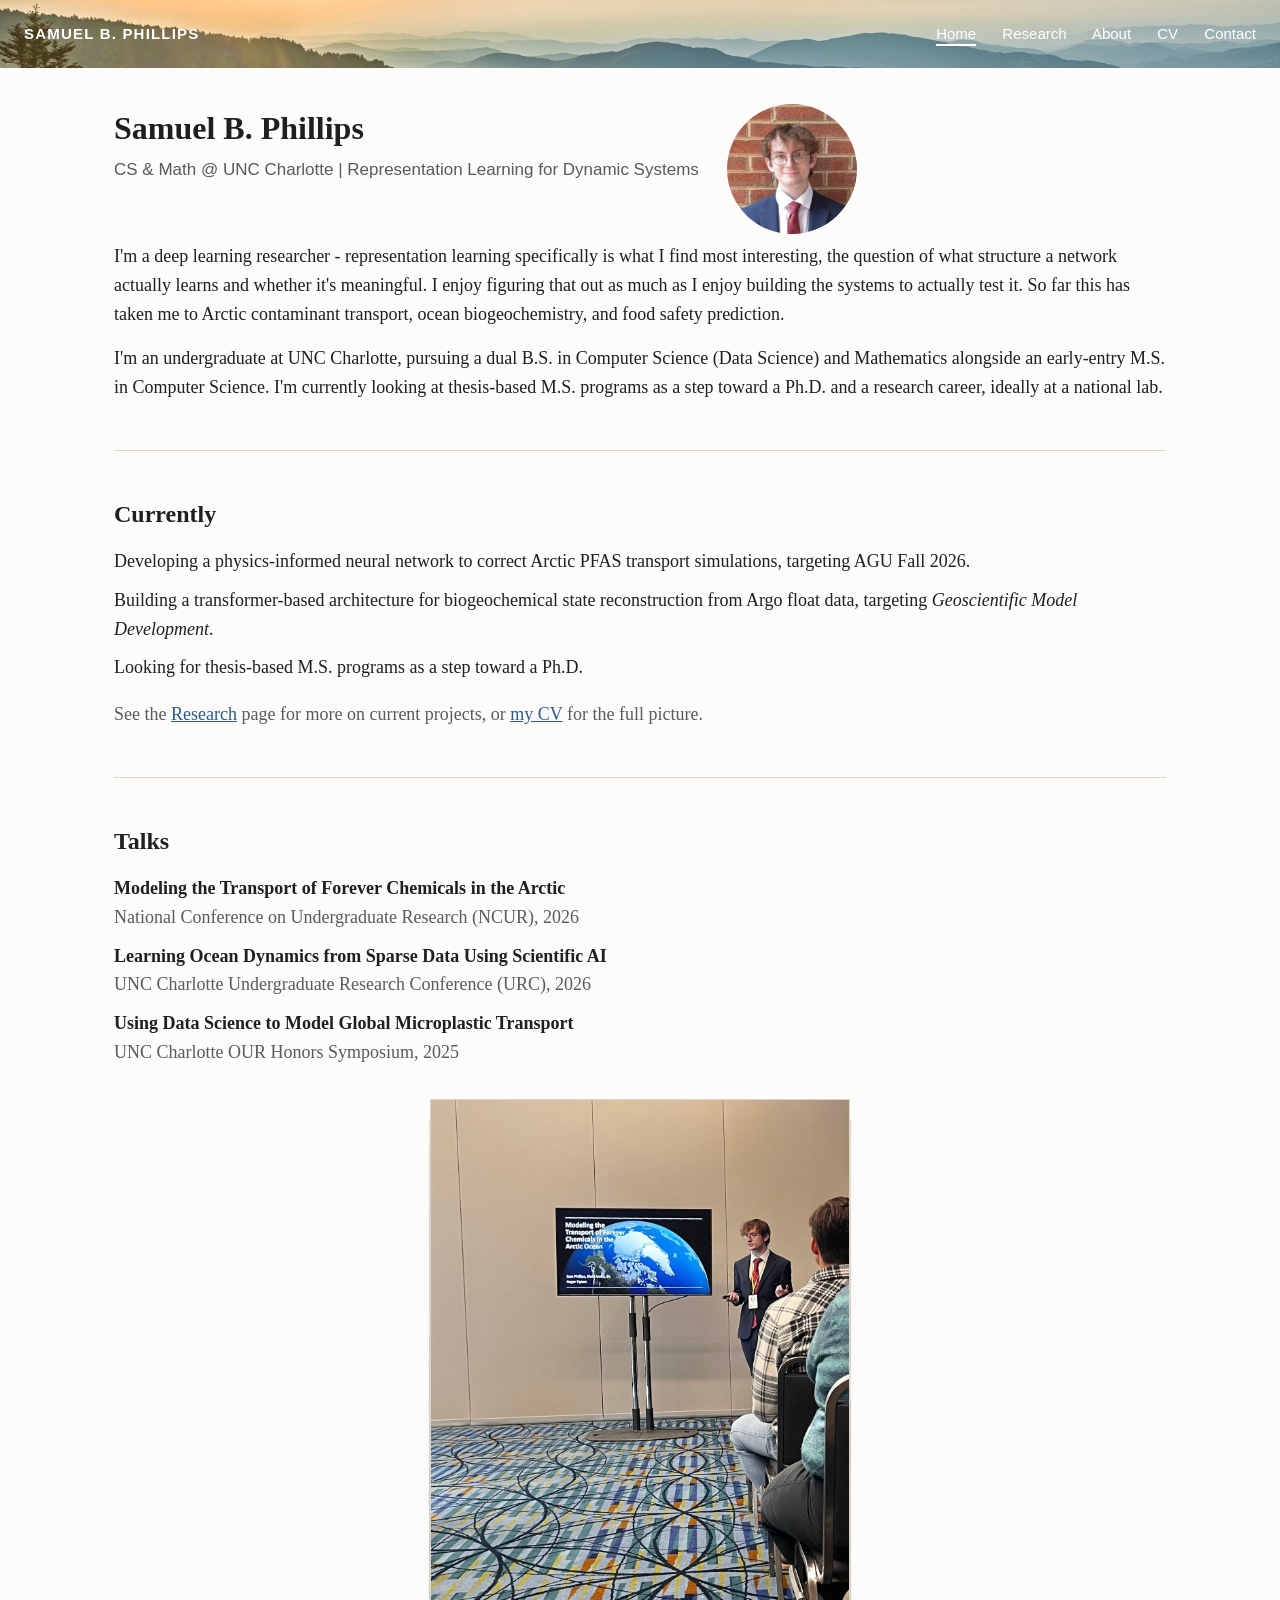
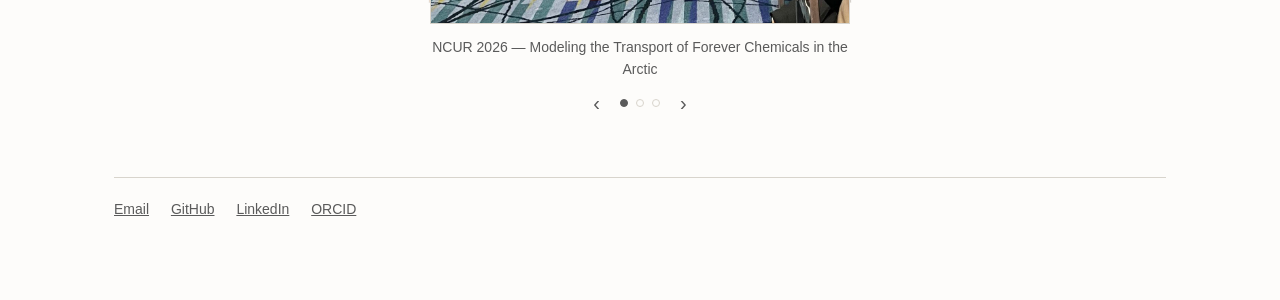
==== commit aeccb3f5: "fixed my now offical name, removed weird symbols" ====
--- a/index.html
+++ b/index.html
@@ -30,7 +30,7 @@
 <img class="intro-photo" src="assets/index_headshot.png" alt="Photo of Samuel Benjamin Phillips">
 </div>
 <p>
-        I'm a deep learning researcher &mdash; representation learning specifically is
+        I'm a deep learning researcher &dash; representation learning specifically is
         what I find most interesting, the question of what structure a network
         actually learns and whether it's meaningful. I enjoy figuring that out as
         much as I enjoy building the systems to actually test it. So far this has
